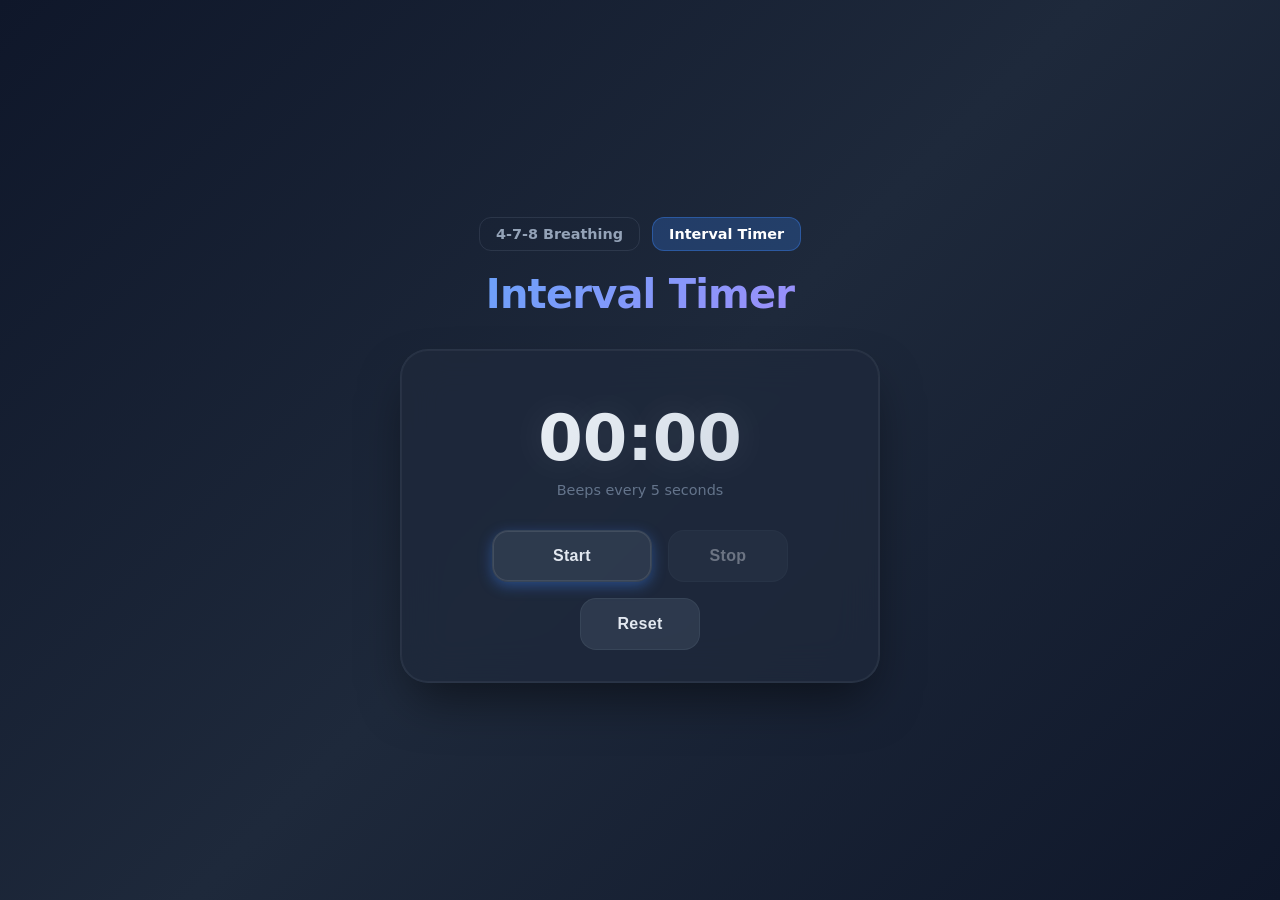
==== timer.html @ 8befae4f "Add interval timer page with periodic beep alerts New timer.html/timer.js provide a stopwatch with S" ====
<!DOCTYPE html>
<html lang="en">
<head>
  <meta charset="UTF-8" />
  <meta name="viewport" content="width=device-width, initial-scale=1.0" />
  <title>Interval Timer</title>
  <link rel="stylesheet" href="style.css" />
</head>
<body>
  <main class="page">
    <nav class="app-nav">
      <a href="index.html">4-7-8 Breathing</a>
      <a href="timer.html" class="active">Interval Timer</a>
    </nav>
    <h1>Interval Timer</h1>
    <div class="breathing-card timer-card">
      <div class="timer-display">
        <strong id="elapsed">00:00</strong>
        <span id="beep-note">Beeps every 5 seconds</span>
      </div>

      <div class="controls">
        <button id="start-btn" class="toggle">Start</button>
        <button id="stop-btn" class="secondary" disabled>Stop</button>
        <button id="reset-btn" class="secondary">Reset</button>
      </div>
    </div>
  </main>

  <script src="timer.js"></script>
</body>
</html>
---- style.css ----
:root {
  color-scheme: dark;
  color: #f7fafc;
  background: linear-gradient(135deg, #0f172a 0%, #1e293b 50%, #0f172a 100%);
  font-family: Inter, system-ui, -apple-system, sans-serif;
}

* {
  box-sizing: border-box;
}

body {
  min-height: 100vh;
  margin: 0;
  display: grid;
  place-items: center;
  padding: 24px;
  background-attachment: fixed;
}

.page {
  width: min(100%, 480px);
}

.app-nav {
  display: flex;
  gap: 12px;
  justify-content: center;
  margin-bottom: 20px;
}

.app-nav a {
  color: #94a3b8;
  text-decoration: none;
  font-size: 0.9rem;
  font-weight: 600;
  padding: 8px 16px;
  border-radius: 12px;
  border: 1px solid rgba(148, 163, 184, 0.15);
  transition: all 0.2s ease;
}

.app-nav a:hover {
  color: #f7fafc;
  border-color: rgba(148, 163, 184, 0.3);
}

.app-nav a.active {
  color: white;
  background: rgba(59, 130, 246, 0.25);
  border-color: rgba(59, 130, 246, 0.4);
}

h1 {
  margin: 0 0 32px;
  font-size: clamp(1.75rem, 5vw, 2.5rem);
  text-align: center;
  font-weight: 600;
  letter-spacing: -0.02em;
  background: linear-gradient(135deg, #60a5fa, #a78bfa, #60a5fa);
  background-size: 200% 200%;
  -webkit-background-clip: text;
  -webkit-text-fill-color: transparent;
  background-clip: text;
  animation: gradientShift 4s ease infinite;
}

@keyframes gradientShift {
  0%, 100% { background-position: 0% 50%; }
  50% { background-position: 100% 50%; }
}

.breathing-card {
  background: rgba(30, 41, 59, 0.8);
  backdrop-filter: blur(20px);
  -webkit-backdrop-filter: blur(20px);
  border: 1px solid rgba(148, 163, 184, 0.1);
  border-radius: 28px;
  padding: 32px;
  box-shadow: 
    0 25px 50px -12px rgba(0, 0, 0, 0.5),
    0 0 0 1px rgba(255, 255, 255, 0.05) inset;
}

.ring-container {
  position: relative;
  width: min(85vw, 280px);
  aspect-ratio: 1 / 1;
  margin: 0 auto 32px;
  display: grid;
  place-items: center;
}

.track {
  width: 100%;
  height: 100%;
  border-radius: 50%;
  /* Calm colors: blue for inhale, yellow for hold, green for exhale */
  background: conic-gradient(
    #38bdf8 0deg 75.789deg,    /* Sky blue - INHALE */
    #facc15 75.789deg 211.053deg,  /* Yellow - HOLD */
    #4ade80 211.053deg 360deg    /* Green - EXHALE */
  );
  mask: radial-gradient(circle, transparent 62%, black 62%);
  -webkit-mask: radial-gradient(circle, transparent 62%, black 62%);
  position: relative;
  box-shadow: 
    0 0 60px rgba(56, 189, 248, 0.15),
    0 0 100px rgba(250, 204, 21, 0.1);
}

.dot {
  width: 24px;
  height: 24px;
  border-radius: 50%;
  position: absolute;
  top: 50%;
  left: 50%;
  transform: translate(-50%, -50%) rotate(0deg) translate(0, -125px);
  transform-origin: center;
  z-index: 5;
  border: 2px solid rgba(255, 255, 255, 0.9);
  /* Use CSS variable for color */
  --dot-color: #38bdf8;
}

/* Outer ring color - matches current phase */
.dot::before {
  content: '';
  position: absolute;
  top: 0;
  left: 0;
  right: 0;
  bottom: 0;
  border-radius: 50%;
  background: var(--dot-color, #38bdf8);
  box-shadow: 
    0 0 20px var(--dot-color, #38bdf8),
    0 0 40px var(--dot-color, #38bdf8)80,
    0 2px 8px rgba(0, 0, 0, 0.3);
}

/* Bright center dot */
.dot::after {
  content: '';
  position: absolute;
  top: 50%;
  left: 50%;
  transform: translate(-50%, -50%);
  width: 8px;
  height: 8px;
  border-radius: 50%;
  background: white;
  box-shadow: 
    0 0 8px white,
    0 0 12px white;
}

.ring-label {
  position: absolute;
  top: 50%;
  left: 50%;
  transform: translate(-50%, -50%);
  text-align: center;
  z-index: 10;
}

.ring-label span,
.ring-label strong {
  display: block;
}

#phase-name {
  font-size: 1.5rem;
  margin-bottom: 4px;
  font-weight: 700;
  letter-spacing: 0.2em;
}

.phase-main {
  display: block;
  margin-bottom: 2px;
}

.phase-sub {
  display: block;
  font-size: 0.85rem;
  font-weight: 400;
  color: #64748b;
  margin-bottom: 8px;
  letter-spacing: 0.05em;
}

.phase-indicator {
  width: 8px;
  height: 8px;
  border-radius: 50%;
  display: inline-block;
  margin-right: 8px;
  vertical-align: middle;
  box-shadow: 0 0 10px currentColor;
}

#remaining {
  font-size: 4rem;
  font-weight: 700;
  line-height: 1;
  font-variant-numeric: tabular-nums;
  background: linear-gradient(135deg, #f1f5f9, #cbd5e1);
  -webkit-background-clip: text;
  -webkit-text-fill-color: transparent;
  background-clip: text;
  text-shadow: 0 0 40px rgba(255, 255, 255, 0.1);
}

#cycle-count {
  margin-top: 12px;
  font-size: 0.9rem;
  color: #64748b;
  font-weight: 500;
}

.controls {
  display: flex;
  gap: 16px;
  justify-content: center;
  flex-wrap: wrap;
}

.timer-card {
  text-align: center;
}

.timer-display {
  margin: 24px 0 32px;
}

#elapsed {
  display: block;
  font-size: 4rem;
  font-weight: 700;
  line-height: 1;
  font-variant-numeric: tabular-nums;
  background: linear-gradient(135deg, #f1f5f9, #cbd5e1);
  -webkit-background-clip: text;
  -webkit-text-fill-color: transparent;
  background-clip: text;
  text-shadow: 0 0 40px rgba(255, 255, 255, 0.1);
}

#beep-note {
  display: block;
  margin-top: 12px;
  font-size: 0.9rem;
  color: #64748b;
}

.secondary {
  background: rgba(71, 85, 105, 0.4);
  color: #e2e8f0;
  border: 1px solid rgba(148, 163, 184, 0.1);
  min-width: 120px;
}

.secondary:hover {
  background: rgba(71, 85, 105, 0.6);
  border-color: rgba(148, 163, 184, 0.2);
}

button:disabled {
  opacity: 0.4;
  cursor: not-allowed;
  transform: none !important;
}

button {
  border: none;
  border-radius: 16px;
  padding: 16px 32px;
  font-size: 1rem;
  font-weight: 600;
  cursor: pointer;
  transition: all 0.25s cubic-bezier(0.4, 0, 0.2, 1);
  letter-spacing: 0.02em;
}

button:hover {
  transform: translateY(-2px);
}

button:active {
  transform: translateY(0);
}

.primary {
  background: linear-gradient(135deg, #3b82f6 0%, #2563eb 100%);
  color: white;
  box-shadow: 
    0 4px 14px rgba(59, 130, 246, 0.4),
    0 0 0 1px rgba(255, 255, 255, 0.1) inset;
}

.primary:hover {
  background: linear-gradient(135deg, #60a5fa 0%, #3b82f6 100%);
  box-shadow: 
    0 6px 20px rgba(59, 130, 246, 0.5),
    0 0 0 1px rgba(255, 255, 255, 0.15) inset;
}

button:not(.primary) {
  background: rgba(71, 85, 105, 0.4);
  color: #e2e8f0;
  border: 1px solid rgba(148, 163, 184, 0.1);
}

button:not(.primary):hover {
  background: rgba(71, 85, 105, 0.6);
  border-color: rgba(148, 163, 184, 0.2);
}

/* Toggle button */
.toggle {
  background: linear-gradient(135deg, #3b82f6 0%, #2563eb 100%);
  color: white;
  box-shadow: 
    0 4px 14px rgba(59, 130, 246, 0.4),
    0 0 0 1px rgba(255, 255, 255, 0.1) inset;
  min-width: 160px;
}

.toggle:hover {
  background: linear-gradient(135deg, #60a5fa 0%, #3b82f6 100%);
  box-shadow: 
    0 6px 20px rgba(59, 130, 246, 0.5),
    0 0 0 1px rgba(255, 255, 255, 0.15) inset;
}

.toggle.running {
  background: linear-gradient(135deg, #ef4444 0%, #dc2626 100%);
  box-shadow: 
    0 4px 14px rgba(239, 68, 68, 0.4),
    0 0 0 1px rgba(255, 255, 255, 0.1) inset;
}

.toggle.running:hover {
  background: linear-gradient(135deg, #f87171 0%, #ef4444 100%);
  box-shadow: 
    0 6px 20px rgba(239, 68, 68, 0.5),
    0 0 0 1px rgba(255, 255, 255, 0.15) inset;
}
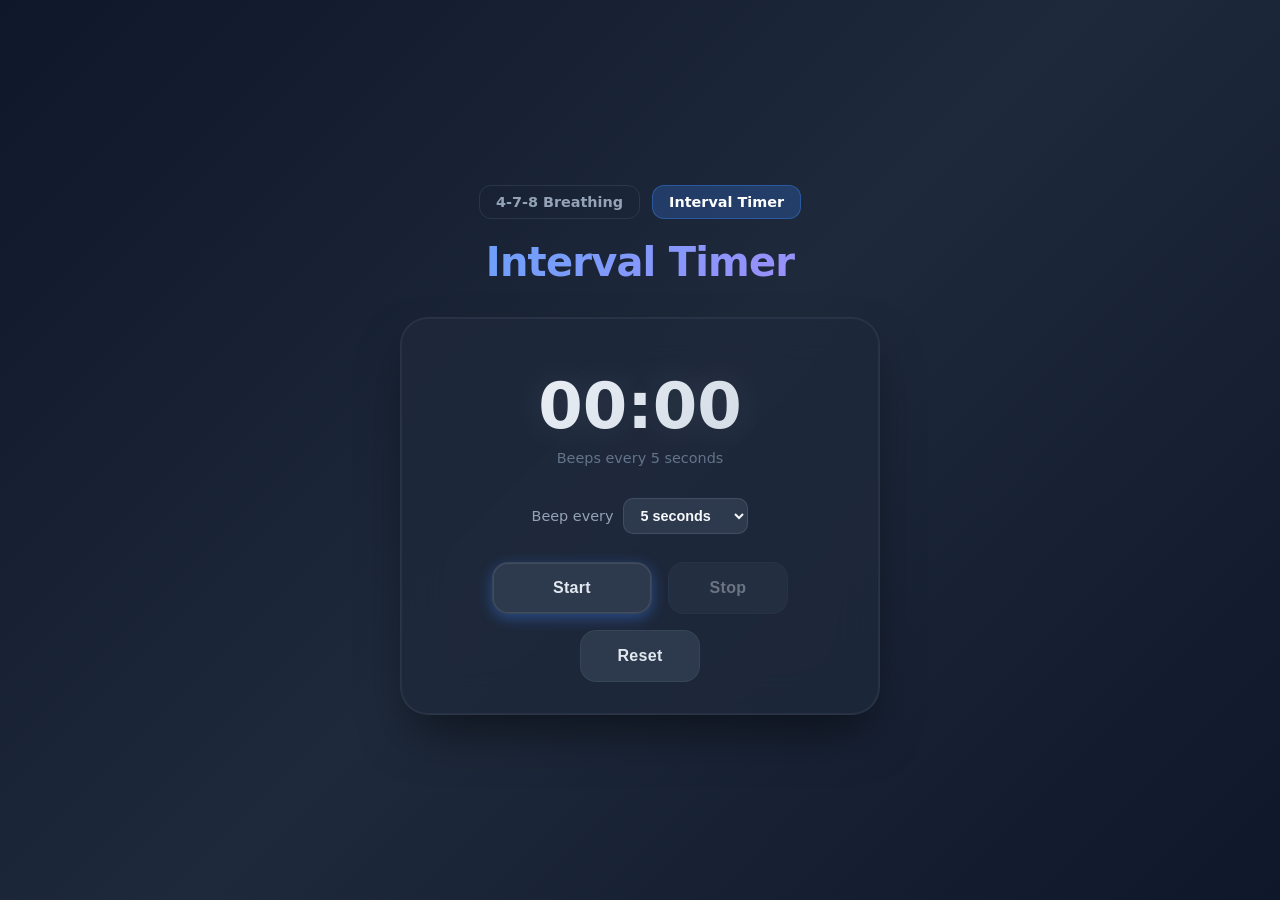
==== commit 84681609: "Make interval timer's beep interval configurable Adds a dropdown (5/10/15/30/60s) so the beep freque" ====
--- a/timer.html
+++ b/timer.html
@@ -19,6 +19,17 @@
         <span id="beep-note">Beeps every 5 seconds</span>
       </div>
 
+      <div class="interval-picker">
+        <label for="beep-interval">Beep every</label>
+        <select id="beep-interval">
+          <option value="5" selected>5 seconds</option>
+          <option value="10">10 seconds</option>
+          <option value="15">15 seconds</option>
+          <option value="30">30 seconds</option>
+          <option value="60">60 seconds</option>
+        </select>
+      </div>
+
       <div class="controls">
         <button id="start-btn" class="toggle">Start</button>
         <button id="stop-btn" class="secondary" disabled>Stop</button>
--- a/style.css
+++ b/style.css
@@ -255,6 +255,27 @@
   color: #64748b;
 }
 
+.interval-picker {
+  display: flex;
+  align-items: center;
+  justify-content: center;
+  gap: 10px;
+  margin-bottom: 28px;
+  font-size: 0.9rem;
+  color: #94a3b8;
+}
+
+.interval-picker select {
+  background: rgba(71, 85, 105, 0.4);
+  color: #f7fafc;
+  border: 1px solid rgba(148, 163, 184, 0.2);
+  border-radius: 10px;
+  padding: 8px 12px;
+  font-size: 0.9rem;
+  font-weight: 600;
+  cursor: pointer;
+}
+
 .secondary {
   background: rgba(71, 85, 105, 0.4);
   color: #e2e8f0;
